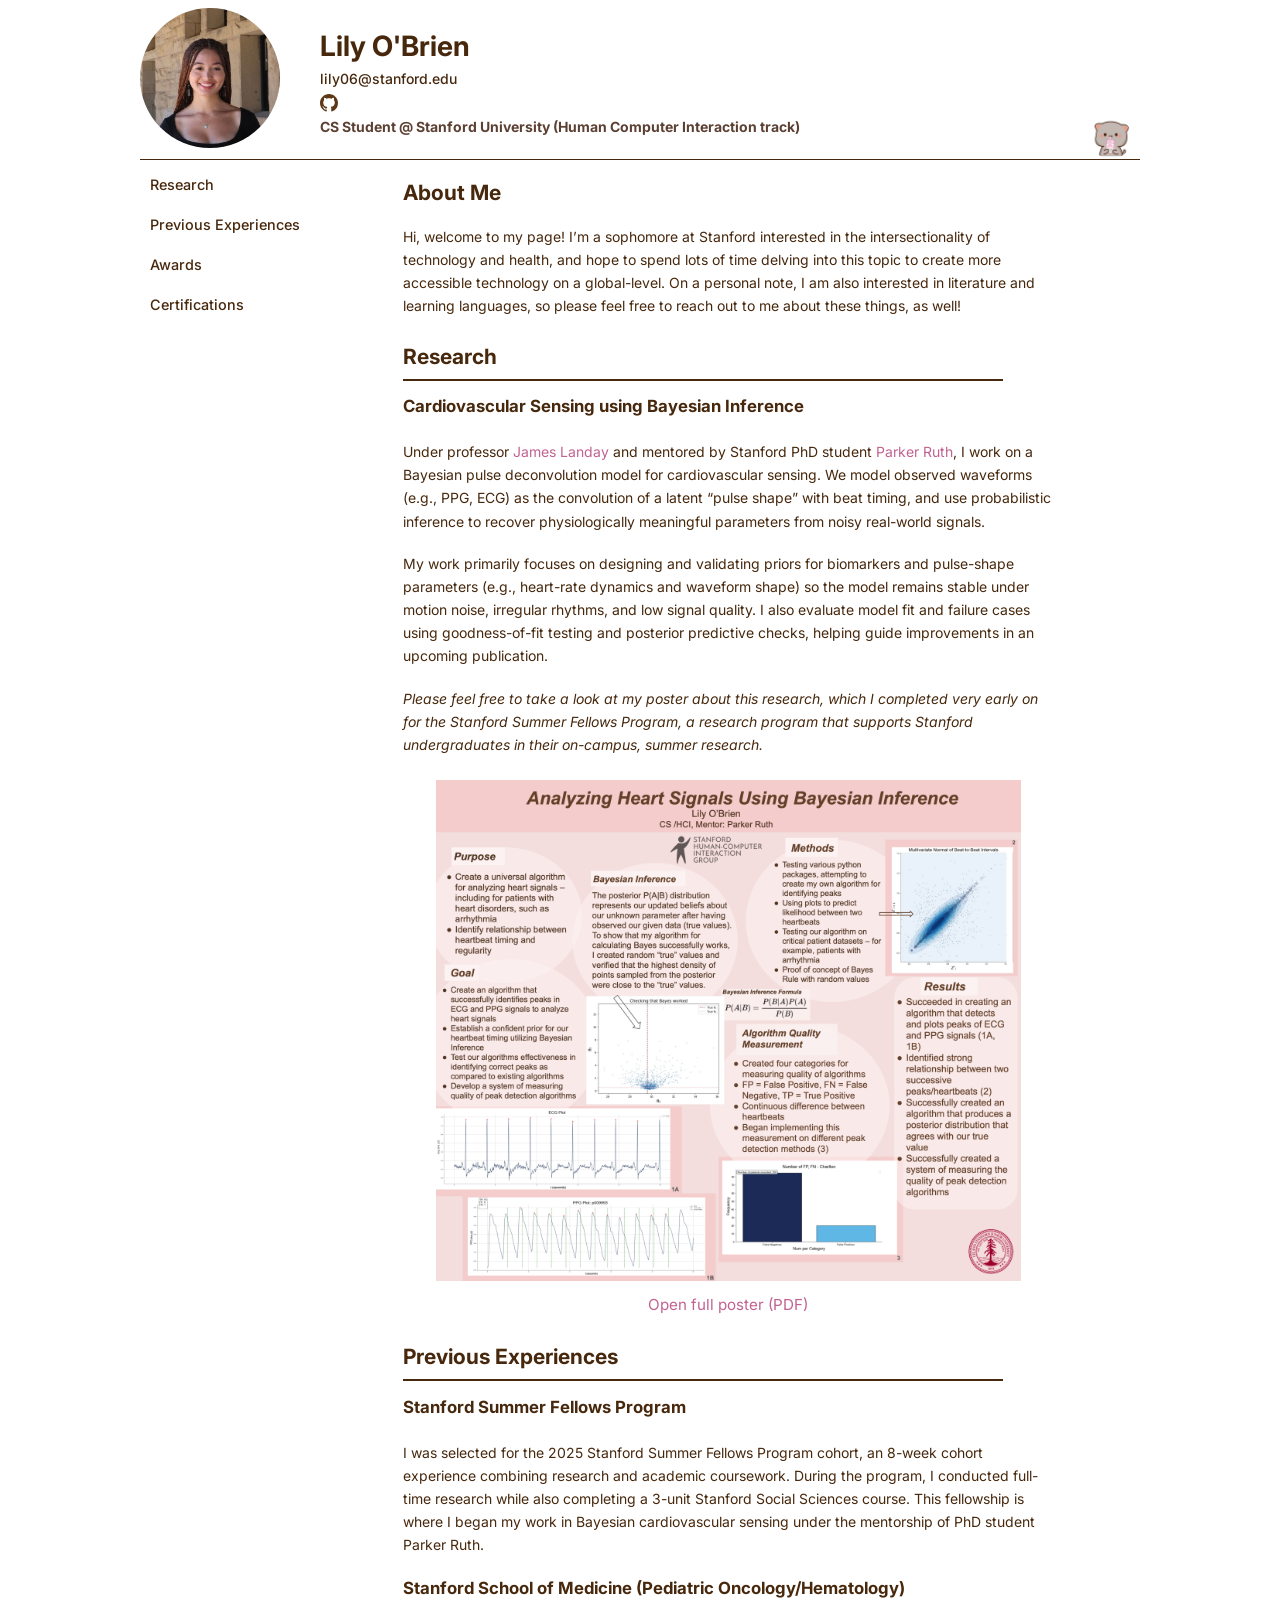
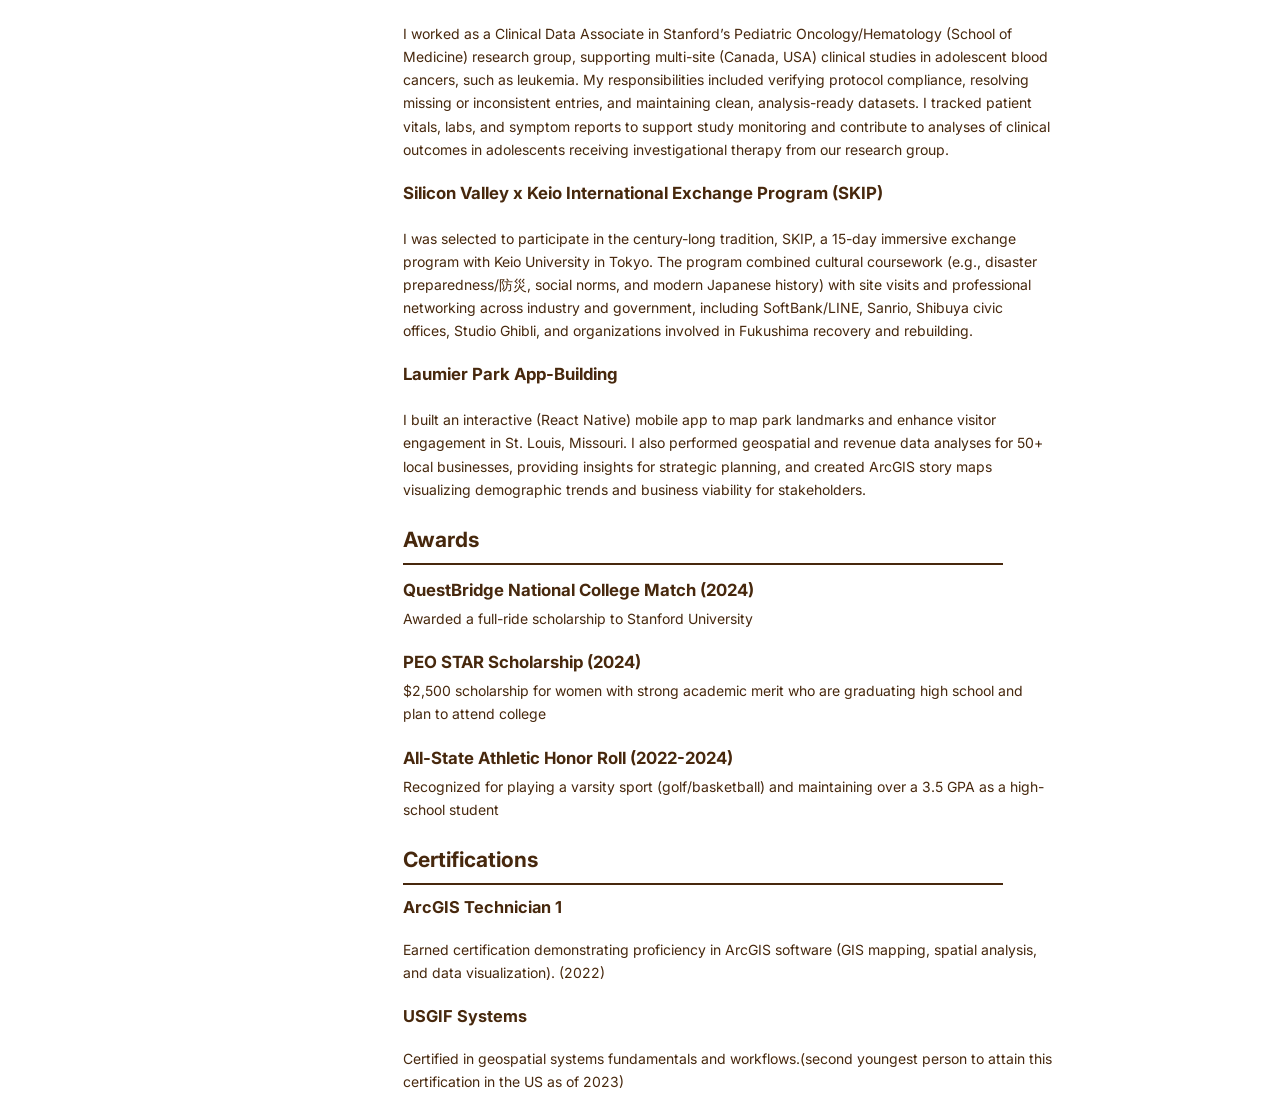
==== docs/index.html @ 1b8e6f10 "Build site BOSP" ====
<!DOCTYPE html>
<head>
	<meta name="generator" content="Hugo 0.152.2">
  <meta charset="UTF-8" />
  <title>Lily O&#39;Brien</title>
  <link rel="stylesheet" href="./style.css">
</head>

<body>
  <main class="container">
    <header class="header">
      <img src="./images/lilyphoto.jpg" class="profile-pic"/>

      <div class="header-text">
        <h1 class="page-title">
            <a href="./" class="page-title">
              Lily O&#39;Brien
            </a>
          </h1>

        <div class="link-row">

            <a href="mailto:lily06@stanford.edu"
               class="email-link">
              lily06@stanford.edu
            </a>
          
            <div class="icon-row">
              
          
              <a href="https://github.com/Lilyssleepyy"
                 target="_blank"
                 aria-label="GitHub"
                 class="icon-link">

                
                <svg width="18" height="18" viewBox="0 0 16 16" fill="currentColor">
                  <path d="M8 0C3.58 0 0 3.58 0 8
                  c0 3.54 2.29 6.53 5.47 7.59
                  .4.07.55-.17.55-.38
                  0-.19-.01-.82-.01-1.49
                  -2.01.37-2.53-.49-2.69-.94
                  -.09-.23-.48-.94-.82-1.13
                  -.28-.15-.68-.52-.01-.53
                  .63-.01 1.08.58 1.23.82
                  .72 1.21 1.87.87 2.33.66
                  .07-.52.28-.87.51-1.07
                  -1.78-.2-3.64-.89-3.64-3.95
                  0-.87.31-1.59.82-2.15
                  -.08-.2-.36-1.02.08-2.12
                  0 0 .67-.21 2.2.82
                  .64-.18 1.32-.27 2-.27
                  .68 0 1.36.09 2 .27
                  1.53-1.04 2.2-.82 2.2-.82
                  .44 1.1.16 1.92.08 2.12
                  .51.56.82 1.27.82 2.15
                  0 3.07-1.87 3.75-3.65 3.95
                  .29.25.54.73.54 1.48
                  0 1.07-.01 1.93-.01 2.2
                  0 .21.15.46.55.38
                  A8.013 8.013 0 0 0 16 8
                  c0-4.42-3.58-8-8-8z"/>
                </svg>
              </a>
            </div>

            <div class="floating-cat">
                <img src="./images/cute-kitty.jpg" alt="cat mascot (hehe)" />
              </div>
          
          </div>  

        <p class="subtitle">
          <b>CS Student @ Stanford University (Human Computer Interaction track)</b>
        </p>
      </div>
    </header>

    

    <div class="layout">
      <aside class="tabs">
        <nav>
          <a href="#research">Research</a>
          
          <a href="#prevexp">Previous Experiences</a>
          <a href="#awards">Awards</a>
          <a href="#certifications">Certifications</a>
        </nav>
      </aside>

      <div class="main">
        <div class="intro">
          <h2 id="aboutme">About Me</h2>
<p>Hi, welcome to my page! I&rsquo;m a sophomore at Stanford interested in the intersectionality of technology and health, and hope to spend lots of time delving into this topic to create more accessible technology on a global-level. On a personal note, I am also interested in literature and learning languages, so please feel free to reach out to me about these things, as well!</p>
<h2 id="research" class="section-title">Research </h2>
<p><span class="subheading"> Cardiovascular Sensing using Bayesian Inference </span></p>
<p>Under professor <a class="links" href="https://www.landay.org/" target="_blank" rel="noopener noreferrer">James Landay</a> and mentored by Stanford PhD student <a class="links" href="https://parkersruth.com/" target="_blank" rel ="noopener noreferrer"> Parker Ruth</a>, I work on a Bayesian pulse deconvolution model for cardiovascular sensing. We model observed waveforms (e.g., PPG, ECG) as the convolution of a latent “pulse shape” with beat timing, and use probabilistic inference to recover physiologically meaningful parameters from noisy real-world signals.</p>
<p>My work primarily focuses on designing and validating priors for biomarkers and pulse-shape parameters (e.g., heart-rate dynamics and waveform shape) so the model remains stable under motion noise, irregular rhythms, and low signal quality. I also evaluate model fit and failure cases using goodness-of-fit testing and posterior predictive checks, helping guide improvements in an upcoming publication.</p>
<p><em>Please feel free to take a look at my poster about this research, which I completed very early on for the Stanford Summer Fellows Program, a research program that supports Stanford undergraduates in their on-campus, summer research.</em></p>
<!-- <img src="./files/ssfp-poster.png"
     alt="Poster: Bayesian Pulse Deconvolution"
     style="width:100%; max-width:900px; height:auto; display:square; margin:1.5rem auto; border-radius:12px;" /> -->
<p><a href="./files/ssfp-poster.pdf" target="_blank" rel="noopener noreferrer"
style="text-decoration:none;">
<img src="./files/ssfp-poster.png"
alt="Poster: Bayesian Pulse Deconvolution"
style="display:block; width:90%; max-width:850px; height:auto; margin:1.5rem auto;
border-radius:0; background:transparent; padding:0; box-shadow:none;" />
</a></p>
<!-- link link -->
<p style="text-align:center; font-size:0.95rem; margin-top:-0.8rem;">
  <a class="links" href="./files/ssfp-poster.pdf" target="_blank" rel="noopener noreferrer">
    Open full poster (PDF)
  </a>
</p>


<!-- 
## What's Next! {#whatsnext .section-title}

Participating in Stanford's Bing Overseas Study Program <a class="links" href="https://kyoto.stanford.edu/" target="_blank" rel="noopener noreferrer"> (BOSP)</a> in Kyoto, Japan for Spring 2026! I will spend three months at Doshisha University, pursuing my computer science degree while also delving into Japanese culture! I am beyond excited for this experience, and my main goals going into this experience are: learning more Japanese, visiting lots of gardens, and working for a Japanese company over the summer!  -->
<h2 id="prevexp" class="section-title">Previous Experiences</h2>
<p><span class ="subheading"> Stanford Summer Fellows Program </span></p>
<p>I was selected for the 2025 Stanford Summer Fellows Program cohort, an 8-week cohort experience combining research and academic coursework. During the program, I conducted full-time research while also completing a 3-unit Stanford Social Sciences course. This fellowship is where I began my work in Bayesian cardiovascular sensing under the mentorship of PhD student Parker Ruth.</p>
<p><span class="subheading"> Stanford School of Medicine (Pediatric Oncology/Hematology)</span></p>
<p>I worked as a Clinical Data Associate in Stanford’s Pediatric Oncology/Hematology (School of Medicine) research group, supporting multi-site (Canada, USA) clinical studies in adolescent blood cancers, such as leukemia. My responsibilities included verifying protocol compliance, resolving missing or inconsistent entries, and maintaining clean, analysis-ready datasets. I tracked patient vitals, labs, and symptom reports to support study monitoring and contribute to analyses of clinical outcomes in adolescents receiving investigational therapy from our research group.</p>
<p><span class="subheading"> Silicon Valley x Keio International Exchange Program (SKIP) </span></p>
<p>I was selected to participate in the century-long tradition, SKIP, a 15-day immersive exchange program with Keio University in Tokyo. The program combined cultural coursework (e.g., disaster preparedness/防災, social norms, and modern Japanese history) with site visits and professional networking across industry and government, including SoftBank/LINE, Sanrio, Shibuya civic offices, Studio Ghibli, and organizations involved in Fukushima recovery and rebuilding.</p>

<p><span class="subheading"> Laumier Park App-Building </span></p>
<p>I built an interactive (React Native) mobile app to map park landmarks and enhance visitor engagement in St. Louis, Missouri. I also performed geospatial and revenue data analyses for 50+ local businesses, providing insights for strategic planning, and created ArcGIS story maps visualizing demographic trends and business viability for stakeholders.</p>
<h2 id="awards" class="section-title">Awards</h2>
<p><span class="subheading"> QuestBridge National College Match (2024) </span>
Awarded a full-ride scholarship to Stanford University</p>
<p><span class="subheading"> PEO STAR Scholarship (2024) </span>
$2,500 scholarship for women with strong academic merit who are graduating high school and plan to attend college</p>
<p><span class="subheading"> All-State Athletic Honor Roll (2022-2024) </span>
Recognized for playing a varsity sport (golf/basketball) and maintaining over a 3.5 GPA as a high-school student</p>
<h2 id="certifications" class="section-title">Certifications</h2>
<h3 id="arcgis-technician-1">ArcGIS Technician 1</h3>
<p>Earned certification demonstrating proficiency in ArcGIS software (GIS mapping, spatial analysis, and data visualization). (2022)</p>
<h3 id="usgif-systems">USGIF Systems</h3>
<p>Certified in geospatial systems fundamentals and workflows.(second youngest person to attain this certification in the US as of 2023)</p>

        </div>

        <section class="content">
          
        </section>
      </div>
    </div>
  </main>
</body>
</html>
---- docs/style.css ----
@import url('https://fonts.googleapis.com/css2?family=Playfair+Display:wght@400;500;600&family=Inter:wght@300;400;500;600&display=swap');
body {
    font-family: 'Inter', system-ui, -apple-system, sans-serif;
    font-size: 14px;
    line-height: 1.65;
    color: #47280d;
    font-weight: 400;
    margin-bottom: 0.2rem;

}
html {
    scroll-padding-top: 180px;
  }
img {
    width: 140px;
    height: 140px;
    object-fit: cover;
    border-radius: 65%;
    margin-bottom: 0.5rem;
}
.container{
    max-width: 1000px;
    margin: 0 auto;       
    padding: 0 3rem;
}

.content {
    max-width: 600px;
  }
.subtitle{
    line-height: 0.2;
    color: #5C4033;

}

strong { /* boldness */
    font-weight: 580;
}
  
.page-title {
    color: #47280d;
    line-height: .8;
}

p { /*paragraph */ 
    max-width: 75ch;
    margin-bottom: 1.2rem;
}

.header {
    display: flex;
    align-items: center;
    top: 0;
    gap: 2.5rem;
    margin-bottom: 0.5rem;
    padding-bottom: 0.2rem;
    border-bottom: 1px solid #47280d;
    position: sticky;
    background:white;
    z-index: 100;
  }

.intro {
    max-width: 650px;
    margin: 0.01rem auto 0.2rem auto;
}

h2 {
    margin-top: 0.2rem;
    margin-bottom: 0.83rem;
  }

.section-title {
    position: relative;
    padding-top: 0.2rem;
    margin-top: 1rem;
    font-weight: 700;
}

.section-title::after { /* lines underneath section */
    content: "";
    position: absolute;
    margin-top: 0.3rem;
    left: 0;
    width: 600px;
    height: 2px;
    display: block;
    background-color: #47280d;
}

.tabs {
    position: sticky;
    top: 160px;
    font-size: 0.9rem;
    align-self: start;   
  }
  :target {
    scroll-margin-top: 20px;
  }
.tabs nav {
    display: flex;
    flex-direction: column;
    gap: 1rem;
}

.tabs a {
    text-decoration: none;
    color: #47280d;
    font-weight: 500;
    padding-left: 0.5rem;
    border-left: 2px solid transparent;
  }

.tabs a:hover {
    color: #47280d;
    border-left-color: #c26290;
}
.layout {
    display: grid;
    grid-template-columns: 160px 1fr;
    gap: 1rem;
    margin-top: 0.8rem;
}

.poster-button {
    display: inline-block;
    margin-top: 0.1rem;
    margin-bottom: 0.7rem;
  
    padding: 0.3rem 0.7rem;  
    font-size: 0.75rem;    
    font-weight: 600;
  
    color: #f4d6df;
    background-color: #47280d;
    border-radius: 10px;      
  
    text-decoration: none;
    
  }

.poster-button:hover {
    background-color: #47280d;
    color: #f4d6df;
    text-decoration: underline;

}

.subheading {
    display: block;
    font-weight: 700;
    font-size: 1.05rem;
    margin-top: 1.2rem;   
    margin-bottom: 0.15rem; 
  }

.icon-link {
    text-decoration: none !important;
    display: inline-flex;
    align-items: center;
    vertical-align: middle;
    color: #5d3817;           
    display: inline-flex;
    align-items: center;
  }

  .icon-link:hover {
    color: #c26290; 
    text-decoration:wavy;
  }

  .link-row {
    display: flex;
    flex-direction: column;
    gap: 0.35rem;
    line-height: 0.4;
    color: #5C4033;

  }

  .email-link {
    font-weight: 500;
    margin-bottom: .4rem;
    color: #47280d;    
    text-decoration: none; 
  }

  .email-link:hover {
    color: #c26290;        
    text-decoration: none;
  }

  .icon-row {
    display: flex;
    align-items: center;
    gap: 0.5rem;
  }
  
  .links {
    text-decoration: none;
    color:#c26290
  }

  .links:hover {
    color:dimgray;
    text-decoration: underline;
  }

  #awards p {
    margin-top: 0.2rem;
    margin-bottom: 0.9rem;
  }

.floating-cat {
    position: absolute;
    top: 109.2px;    
    right: 8px;    
    z-index: 200; 
}

.floating-cat img {
    width: 42px;      
    height: auto;
  }

  .floating-cat:hover {
    transform: rotate(-6deg) translateY(-10px); /* wiggle wiggle */
  }
  .page-title {
    color:#47280d;
    text-decoration: none;
  }

  .page-title:hover{
    color:#c26290;
    text-decoration: none;
  }
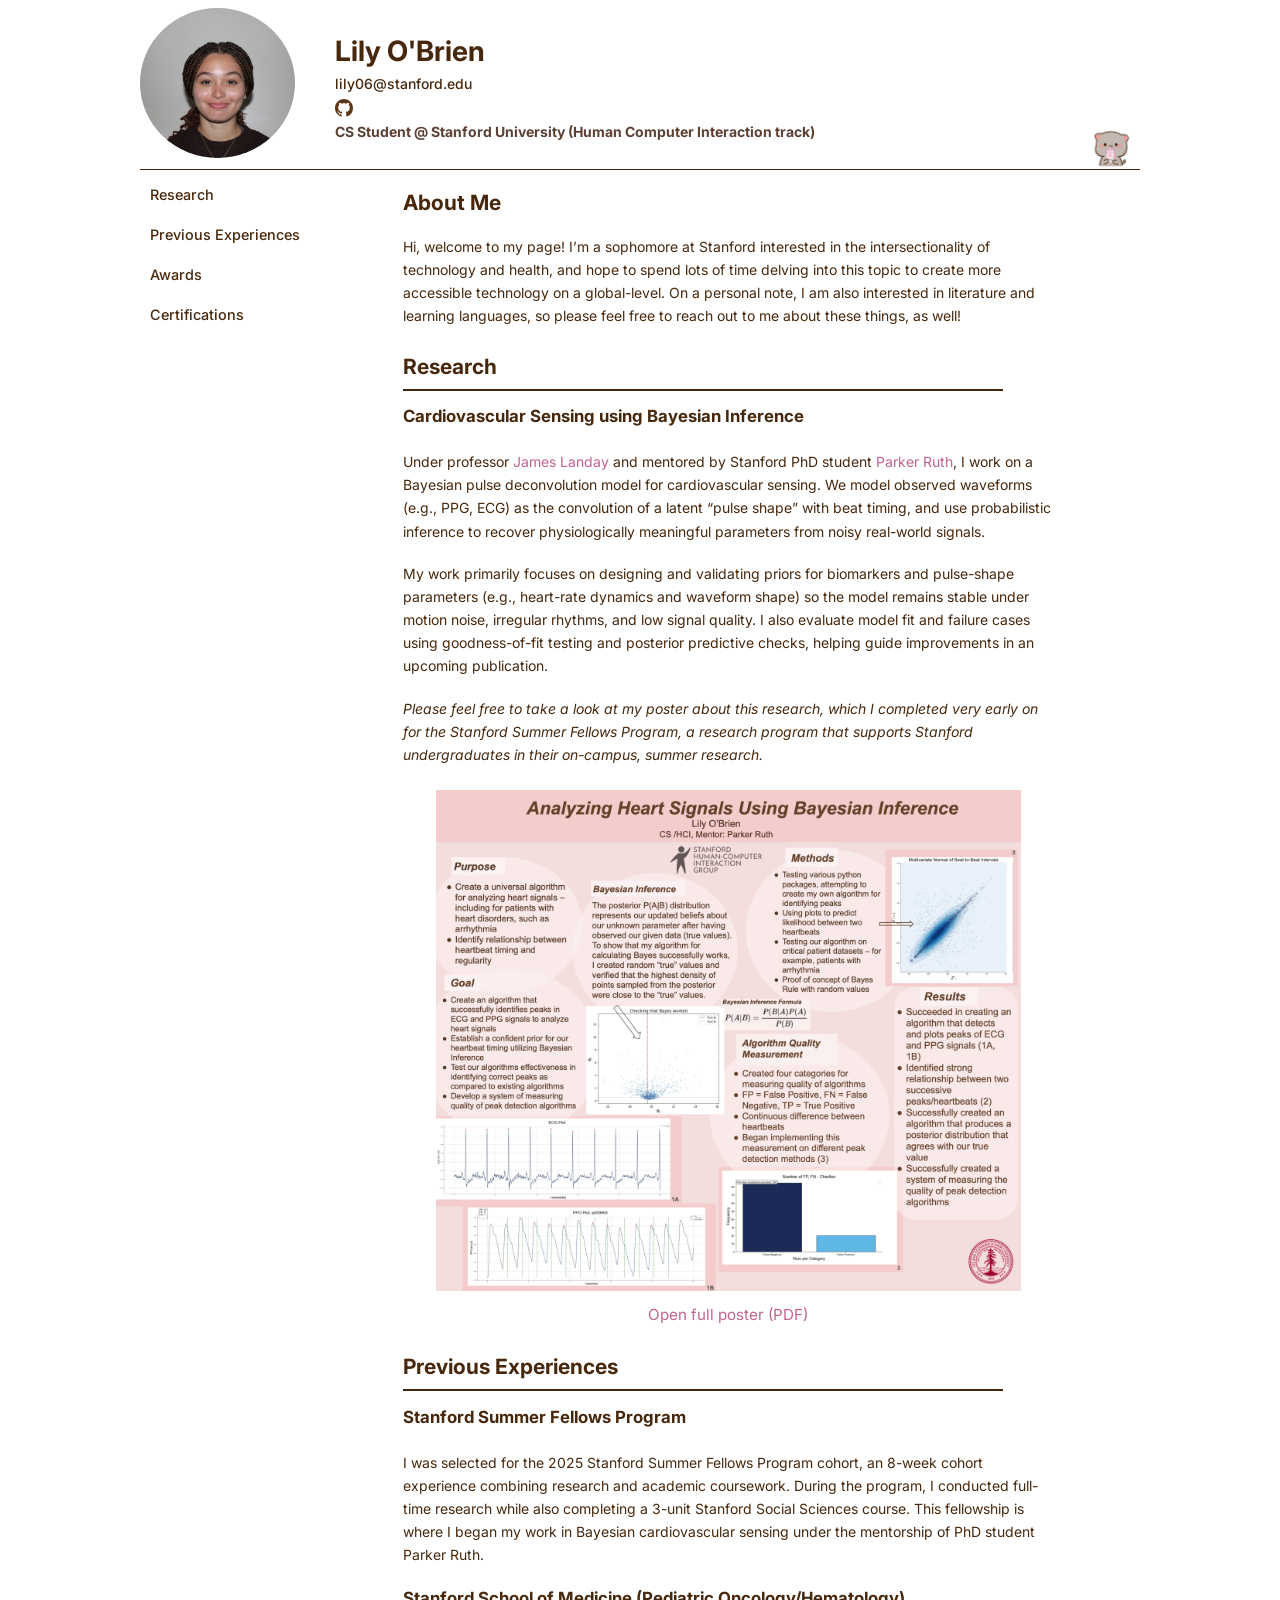
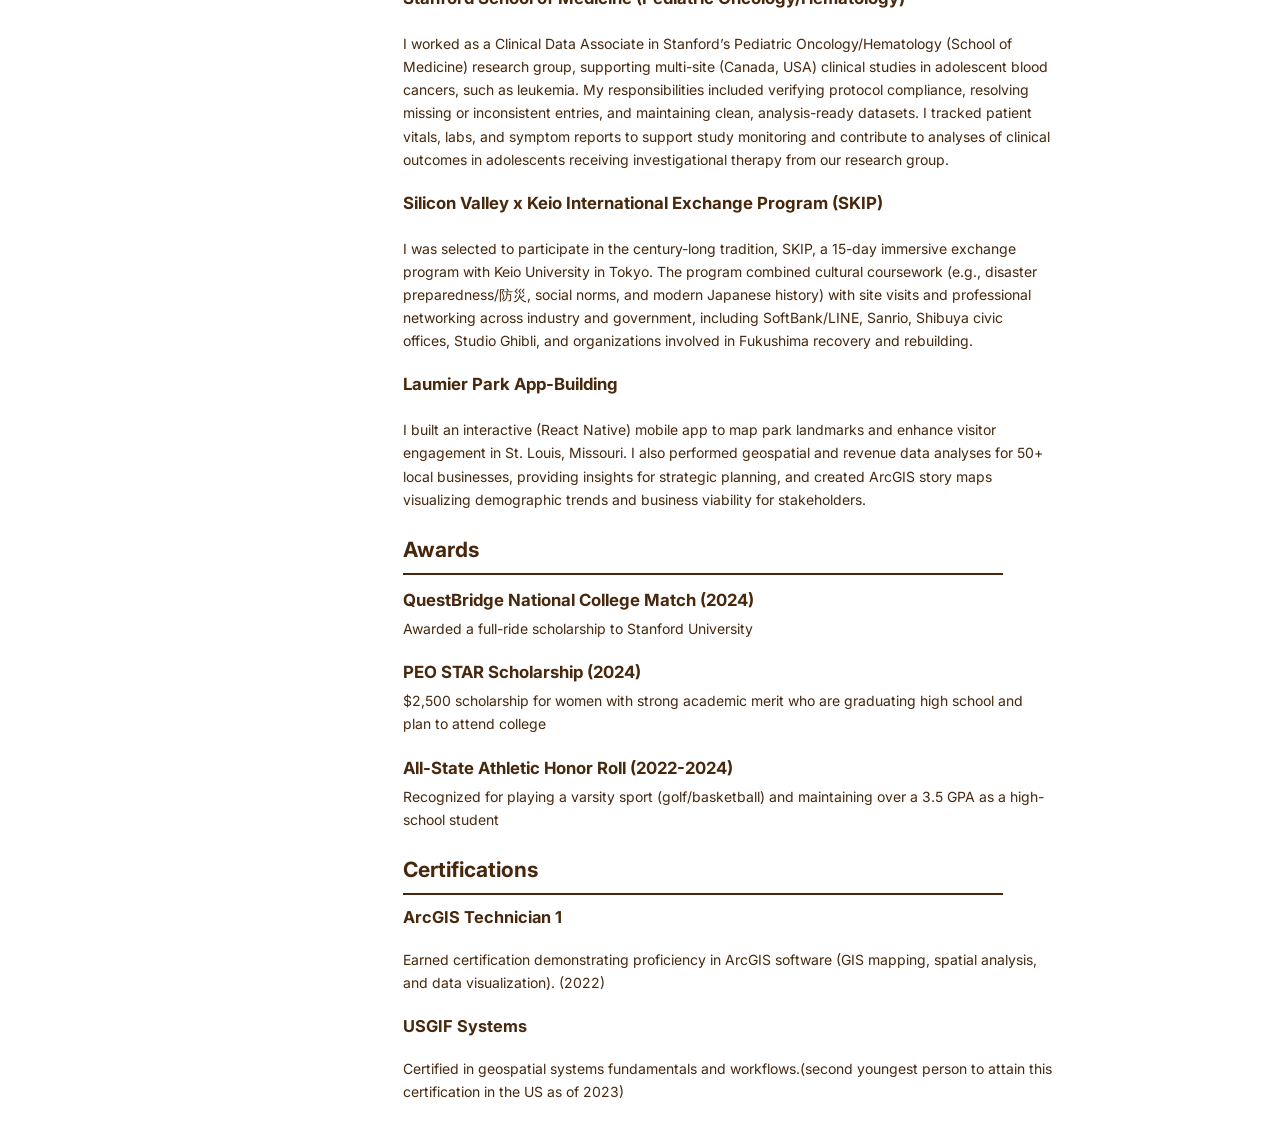
==== commit a9770d51: "Rebuild site" ====
--- a/docs/index.html
+++ b/docs/index.html
@@ -9,7 +9,7 @@
 <body>
   <main class="container">
     <header class="header">
-      <img src="./images/lilyphoto.jpg" class="profile-pic"/>
+      <img src="./images/obrienlily.jpeg" class="profile-pic"/>
 
       <div class="header-text">
         <h1 class="page-title">
--- a/docs/style.css
+++ b/docs/style.css
@@ -7,6 +7,12 @@
     font-weight: 400;
     margin-bottom: 0.2rem;
 
+}
+.profile-pic {
+  width: 155px;
+  height: 150px;
+  object-fit: cover;
+  object-position: center;
 }
 html {
     scroll-padding-top: 180px;
@@ -213,7 +219,7 @@
 
 .floating-cat {
     position: absolute;
-    top: 109.2px;    
+    top: 119.2px;    
     right: 8px;    
     z-index: 200; 
 }
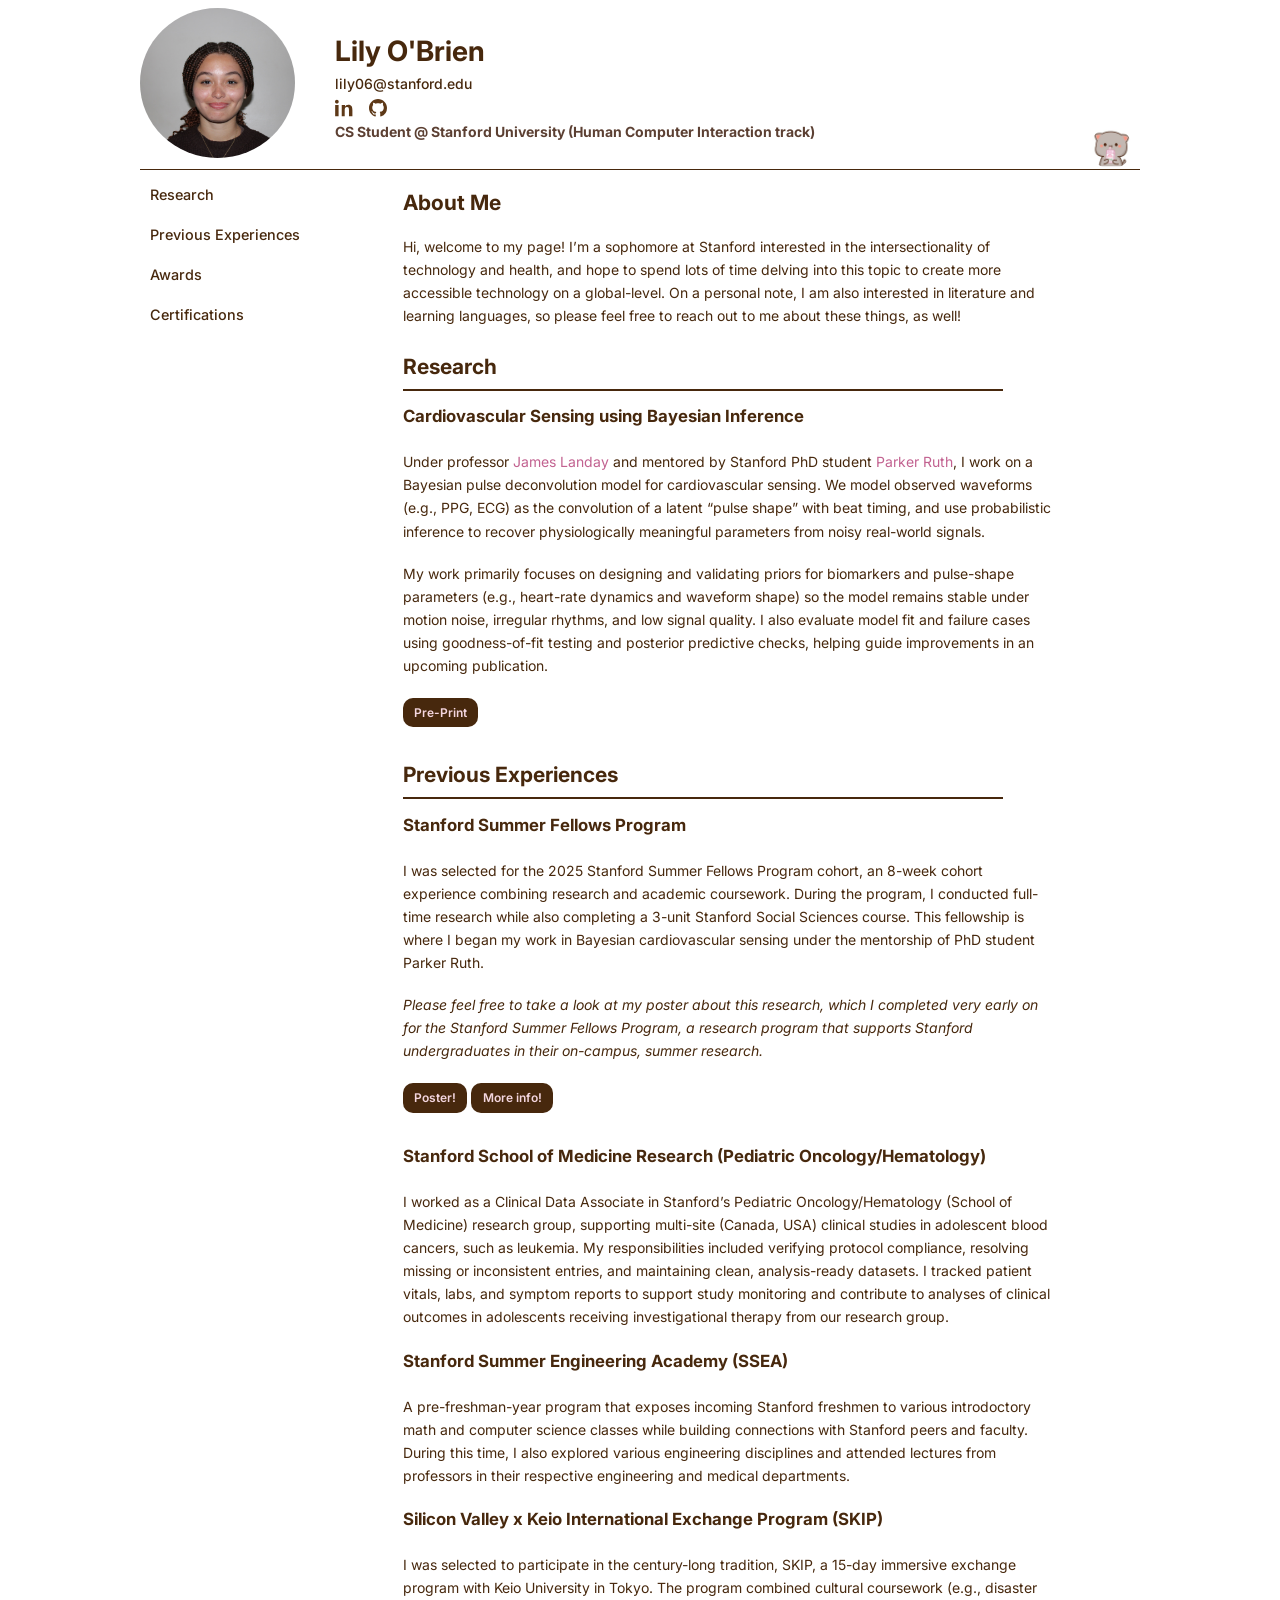
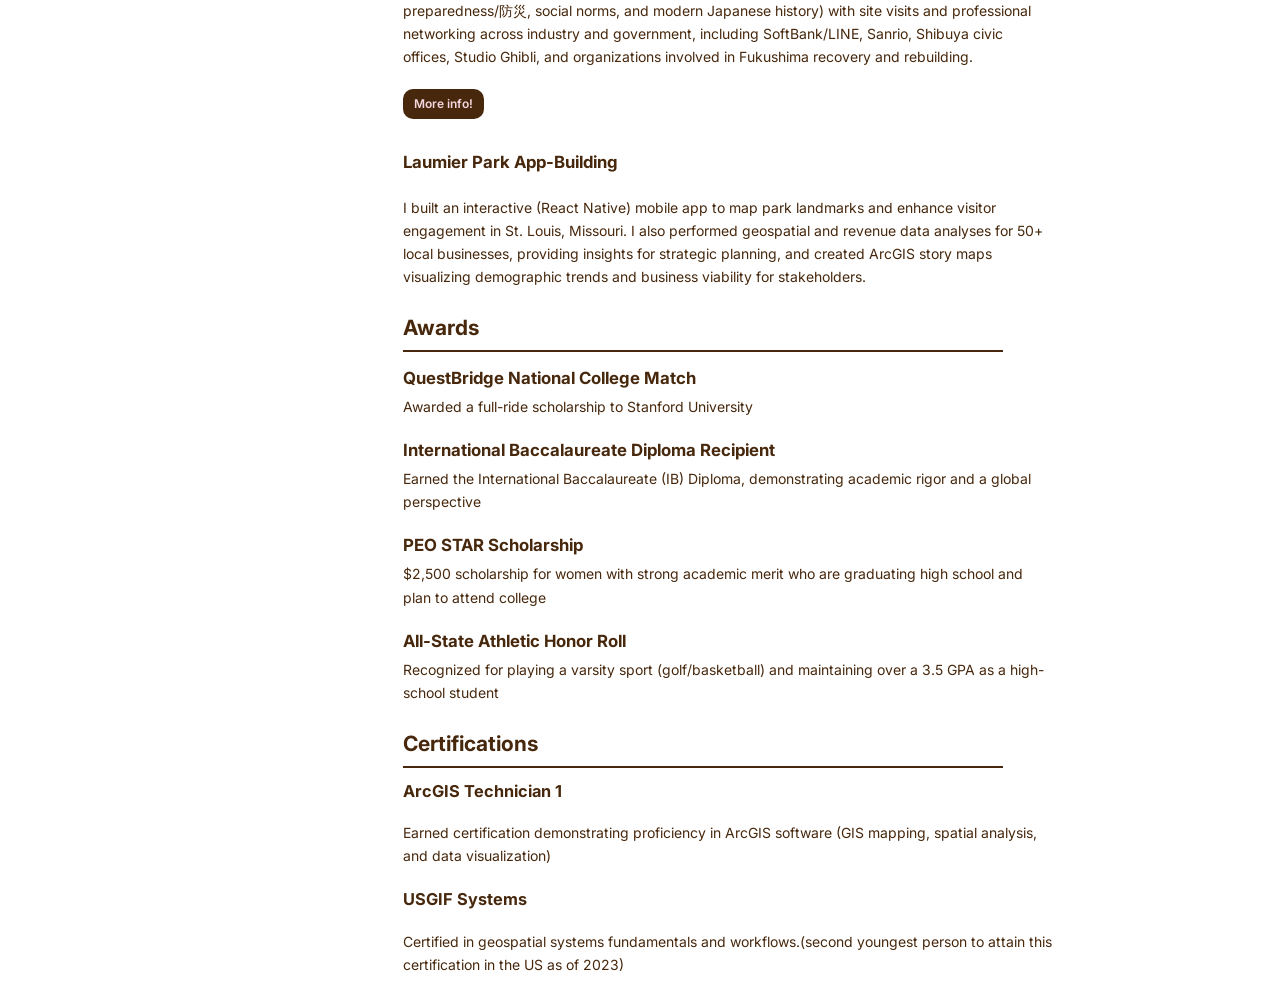
==== commit b46b5ed4: "deployment pipeline fix" ====
--- a/docs/index.html
+++ b/docs/index.html
@@ -26,7 +26,22 @@
             </a>
           
             <div class="icon-row">
-              
+              <a href="https://www.linkedin.com/in/lily-obrien123"
+                 target="_blank"
+                 aria-label="LinkedIn"
+                 class="icon-link">
+
+                
+                <svg width="18" height="18" viewBox="0 0 24 24" fill="currentColor">
+                  <path d="M4.98 3.5c0 1.38-1.11 2.5-2.48 2.5S0 4.88 0 3.5
+                  1.11 1 2.5 1s2.48 1.12 2.48 2.5zM.22 8h4.56v15H.22V8zM8.98
+                  8h4.37v2.05h.06c.61-1.16 2.1-2.38 4.32-2.38
+                  4.62 0 5.47 3.04 5.47 6.99V23h-4.56v-7.99
+                  c0-1.9-.03-4.35-2.65-4.35-2.65 0-3.05 2.07-3.05
+                  4.21V23H8.98V8z"/>
+                </svg>
+                </a>
+                <span>  </span>
           
               <a href="https://github.com/Lilyssleepyy"
                  target="_blank"
@@ -97,25 +112,14 @@
 <p><span class="subheading"> Cardiovascular Sensing using Bayesian Inference </span></p>
 <p>Under professor <a class="links" href="https://www.landay.org/" target="_blank" rel="noopener noreferrer">James Landay</a> and mentored by Stanford PhD student <a class="links" href="https://parkersruth.com/" target="_blank" rel ="noopener noreferrer"> Parker Ruth</a>, I work on a Bayesian pulse deconvolution model for cardiovascular sensing. We model observed waveforms (e.g., PPG, ECG) as the convolution of a latent “pulse shape” with beat timing, and use probabilistic inference to recover physiologically meaningful parameters from noisy real-world signals.</p>
 <p>My work primarily focuses on designing and validating priors for biomarkers and pulse-shape parameters (e.g., heart-rate dynamics and waveform shape) so the model remains stable under motion noise, irregular rhythms, and low signal quality. I also evaluate model fit and failure cases using goodness-of-fit testing and posterior predictive checks, helping guide improvements in an upcoming publication.</p>
-<p><em>Please feel free to take a look at my poster about this research, which I completed very early on for the Stanford Summer Fellows Program, a research program that supports Stanford undergraduates in their on-campus, summer research.</em></p>
-<!-- <img src="./files/ssfp-poster.png"
-     alt="Poster: Bayesian Pulse Deconvolution"
-     style="width:100%; max-width:900px; height:auto; display:square; margin:1.5rem auto; border-radius:12px;" /> -->
-<p><a href="./files/ssfp-poster.pdf" target="_blank" rel="noopener noreferrer"
-style="text-decoration:none;">
-<img src="./files/ssfp-poster.png"
-alt="Poster: Bayesian Pulse Deconvolution"
-style="display:block; width:90%; max-width:850px; height:auto; margin:1.5rem auto;
-border-radius:0; background:transparent; padding:0; box-shadow:none;" />
-</a></p>
-<!-- link link -->
-<p style="text-align:center; font-size:0.95rem; margin-top:-0.8rem;">
-  <a class="links" href="./files/ssfp-poster.pdf" target="_blank" rel="noopener noreferrer">
-    Open full poster (PDF)
-  </a>
-</p>
+<a href="https://www.biorxiv.org/content/10.64898/2026.02.09.699383v1"
+   class="poster-button"
+   target="_blank"
+   rel="noopener noreferrer">
+  
+Pre-Print
 
-
+</a>
 <!-- 
 ## What's Next! {#whatsnext .section-title}
 
@@ -123,23 +127,51 @@
 <h2 id="prevexp" class="section-title">Previous Experiences</h2>
 <p><span class ="subheading"> Stanford Summer Fellows Program </span></p>
 <p>I was selected for the 2025 Stanford Summer Fellows Program cohort, an 8-week cohort experience combining research and academic coursework. During the program, I conducted full-time research while also completing a 3-unit Stanford Social Sciences course. This fellowship is where I began my work in Bayesian cardiovascular sensing under the mentorship of PhD student Parker Ruth.</p>
-<p><span class="subheading"> Stanford School of Medicine (Pediatric Oncology/Hematology)</span></p>
+<p><em>Please feel free to take a look at my poster about this research, which I completed very early on for the Stanford Summer Fellows Program, a research program that supports Stanford undergraduates in their on-campus, summer research.</em></p>
+<a href="./files/ssfp-poster.pdf"
+   class="poster-button"
+   target="_blank"
+   rel="noopener noreferrer">
+  
+Poster!
+
+</a>
+<a href="https://www.linkedin.com/feed/update/urn:li:activity:7363690241955655681/"
+   class="poster-button"
+   target="_blank"
+   rel="noopener noreferrer">
+  
+More info!
+
+</a>
+<p><span class="subheading"> Stanford School of Medicine Research (Pediatric Oncology/Hematology)</span></p>
 <p>I worked as a Clinical Data Associate in Stanford’s Pediatric Oncology/Hematology (School of Medicine) research group, supporting multi-site (Canada, USA) clinical studies in adolescent blood cancers, such as leukemia. My responsibilities included verifying protocol compliance, resolving missing or inconsistent entries, and maintaining clean, analysis-ready datasets. I tracked patient vitals, labs, and symptom reports to support study monitoring and contribute to analyses of clinical outcomes in adolescents receiving investigational therapy from our research group.</p>
+<p><span class="subheading"> Stanford Summer Engineering Academy (SSEA) </span></p>
+<p>A pre-freshman-year program that exposes incoming Stanford freshmen to various introdoctory math and computer science classes while building connections with Stanford peers and faculty. During this time, I also explored various engineering disciplines and attended lectures from professors in their respective engineering and medical departments.</p>
 <p><span class="subheading"> Silicon Valley x Keio International Exchange Program (SKIP) </span></p>
 <p>I was selected to participate in the century-long tradition, SKIP, a 15-day immersive exchange program with Keio University in Tokyo. The program combined cultural coursework (e.g., disaster preparedness/防災, social norms, and modern Japanese history) with site visits and professional networking across industry and government, including SoftBank/LINE, Sanrio, Shibuya civic offices, Studio Ghibli, and organizations involved in Fukushima recovery and rebuilding.</p>
+<a href="https://www.linkedin.com/feed/update/urn:li:activity:7407479979736797185/"
+   class="poster-button"
+   target="_blank"
+   rel="noopener noreferrer">
+  
+More info!
 
+</a>
 <p><span class="subheading"> Laumier Park App-Building </span></p>
 <p>I built an interactive (React Native) mobile app to map park landmarks and enhance visitor engagement in St. Louis, Missouri. I also performed geospatial and revenue data analyses for 50+ local businesses, providing insights for strategic planning, and created ArcGIS story maps visualizing demographic trends and business viability for stakeholders.</p>
 <h2 id="awards" class="section-title">Awards</h2>
-<p><span class="subheading"> QuestBridge National College Match (2024) </span>
+<p><span class="subheading"> QuestBridge National College Match </span>
 Awarded a full-ride scholarship to Stanford University</p>
-<p><span class="subheading"> PEO STAR Scholarship (2024) </span>
+<p><span class = "subheading"> International Baccalaureate Diploma Recipient </span>
+Earned the International Baccalaureate (IB) Diploma, demonstrating academic rigor and a global perspective</p>
+<p><span class="subheading"> PEO STAR Scholarship  </span>
 $2,500 scholarship for women with strong academic merit who are graduating high school and plan to attend college</p>
-<p><span class="subheading"> All-State Athletic Honor Roll (2022-2024) </span>
+<p><span class="subheading"> All-State Athletic Honor Roll  </span>
 Recognized for playing a varsity sport (golf/basketball) and maintaining over a 3.5 GPA as a high-school student</p>
 <h2 id="certifications" class="section-title">Certifications</h2>
 <h3 id="arcgis-technician-1">ArcGIS Technician 1</h3>
-<p>Earned certification demonstrating proficiency in ArcGIS software (GIS mapping, spatial analysis, and data visualization). (2022)</p>
+<p>Earned certification demonstrating proficiency in ArcGIS software (GIS mapping, spatial analysis, and data visualization)</p>
 <h3 id="usgif-systems">USGIF Systems</h3>
 <p>Certified in geospatial systems fundamentals and workflows.(second youngest person to attain this certification in the US as of 2023)</p>
 
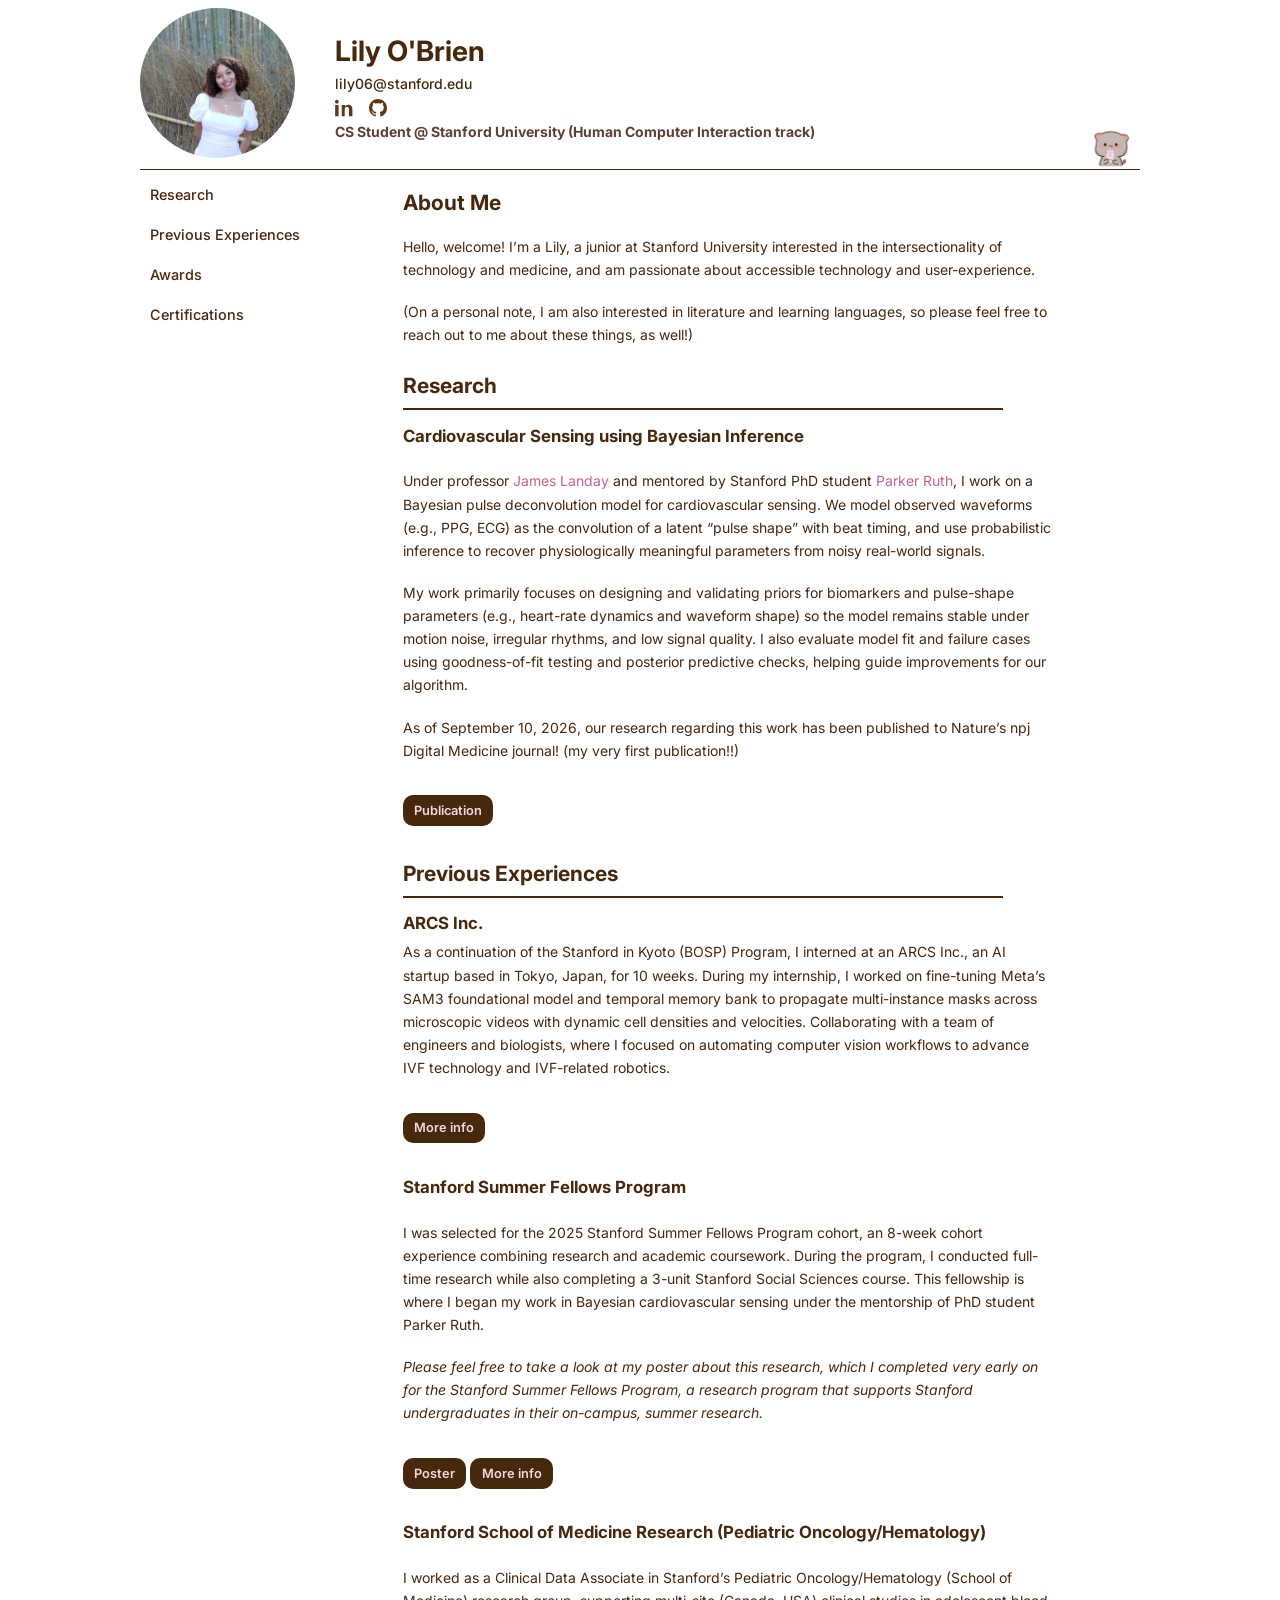
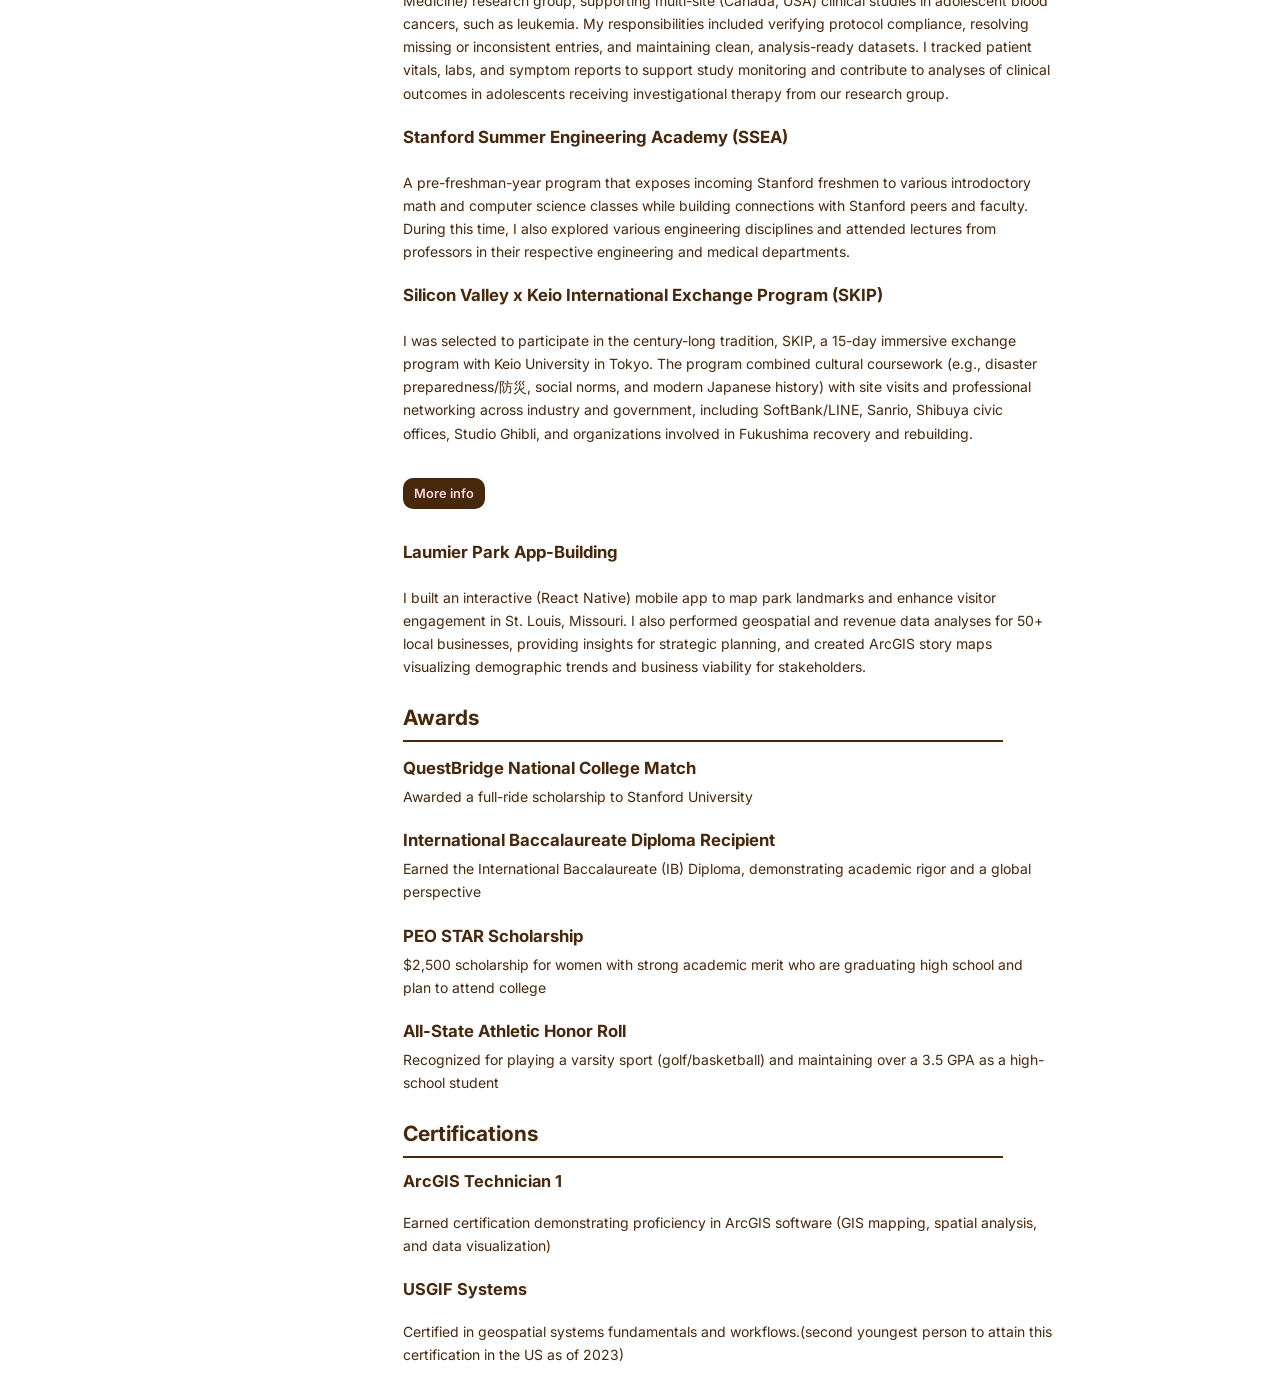
==== commit 622315a0: "updated reflecting previous summer" ====
--- a/docs/index.html
+++ b/docs/index.html
@@ -1,6 +1,6 @@
 <!DOCTYPE html>
 <head>
-	<meta name="generator" content="Hugo 0.152.2">
+	<meta name="generator" content="Hugo 0.152.2"><script src="/lilyobrien/livereload.js?mindelay=10&amp;v=2&amp;port=1313&amp;path=lilyobrien/livereload" data-no-instant defer></script>
   <meta charset="UTF-8" />
   <title>Lily O&#39;Brien</title>
   <link rel="stylesheet" href="./style.css">
@@ -9,7 +9,7 @@
 <body>
   <main class="container">
     <header class="header">
-      <img src="./images/obrienlily.jpeg" class="profile-pic"/>
+      <img src="./images/obrienlily26.jpeg" class="profile-pic"/> 
 
       <div class="header-text">
         <h1 class="page-title">
@@ -107,17 +107,19 @@
       <div class="main">
         <div class="intro">
           <h2 id="aboutme">About Me</h2>
-<p>Hi, welcome to my page! I&rsquo;m a sophomore at Stanford interested in the intersectionality of technology and health, and hope to spend lots of time delving into this topic to create more accessible technology on a global-level. On a personal note, I am also interested in literature and learning languages, so please feel free to reach out to me about these things, as well!</p>
+<p>Hello, welcome! I&rsquo;m a Lily, a junior at Stanford University interested in the intersectionality of technology and medicine, and am passionate about accessible technology and user-experience.</p>
+<p>(On a personal note, I am also interested in literature and learning languages, so please feel free to reach out to me about these things, as well!)</p>
 <h2 id="research" class="section-title">Research </h2>
 <p><span class="subheading"> Cardiovascular Sensing using Bayesian Inference </span></p>
 <p>Under professor <a class="links" href="https://www.landay.org/" target="_blank" rel="noopener noreferrer">James Landay</a> and mentored by Stanford PhD student <a class="links" href="https://parkersruth.com/" target="_blank" rel ="noopener noreferrer"> Parker Ruth</a>, I work on a Bayesian pulse deconvolution model for cardiovascular sensing. We model observed waveforms (e.g., PPG, ECG) as the convolution of a latent “pulse shape” with beat timing, and use probabilistic inference to recover physiologically meaningful parameters from noisy real-world signals.</p>
-<p>My work primarily focuses on designing and validating priors for biomarkers and pulse-shape parameters (e.g., heart-rate dynamics and waveform shape) so the model remains stable under motion noise, irregular rhythms, and low signal quality. I also evaluate model fit and failure cases using goodness-of-fit testing and posterior predictive checks, helping guide improvements in an upcoming publication.</p>
-<a href="https://www.biorxiv.org/content/10.64898/2026.02.09.699383v1"
+<p>My work primarily focuses on designing and validating priors for biomarkers and pulse-shape parameters (e.g., heart-rate dynamics and waveform shape) so the model remains stable under motion noise, irregular rhythms, and low signal quality. I also evaluate model fit and failure cases using goodness-of-fit testing and posterior predictive checks, helping guide improvements for our algorithm.</p>
+<p>As of September 10, 2026, our research regarding this work has been published to Nature&rsquo;s npj Digital Medicine journal! (my very first publication!!)</p>
+<a href="https://doi.org/10.1038/s41746-026-03213-0"
    class="poster-button"
    target="_blank"
    rel="noopener noreferrer">
   
-Pre-Print
+Publication
 
 </a>
 <!-- 
@@ -125,6 +127,16 @@
 
 Participating in Stanford's Bing Overseas Study Program <a class="links" href="https://kyoto.stanford.edu/" target="_blank" rel="noopener noreferrer"> (BOSP)</a> in Kyoto, Japan for Spring 2026! I will spend three months at Doshisha University, pursuing my computer science degree while also delving into Japanese culture! I am beyond excited for this experience, and my main goals going into this experience are: learning more Japanese, visiting lots of gardens, and working for a Japanese company over the summer!  -->
 <h2 id="prevexp" class="section-title">Previous Experiences</h2>
+<p><span class = "subheading"> ARCS Inc. </span>
+As a continuation of the Stanford in Kyoto (BOSP) Program, I interned at an ARCS Inc., an AI startup based in Tokyo, Japan, for 10 weeks. During my internship, I worked on fine-tuning Meta&rsquo;s SAM3 foundational model and temporal memory bank to propagate multi-instance masks across microscopic videos with dynamic cell densities and velocities. Collaborating with a team of engineers and biologists, where I focused on automating computer vision workflows to advance IVF technology and IVF-related robotics.</p>
+<a href="https://www.linkedin.com/feed/update/urn:li:activity:7500604003647574016/"
+   class="poster-button"
+   target="_blank"
+   rel="noopener noreferrer">
+  
+More info
+
+</a>
 <p><span class ="subheading"> Stanford Summer Fellows Program </span></p>
 <p>I was selected for the 2025 Stanford Summer Fellows Program cohort, an 8-week cohort experience combining research and academic coursework. During the program, I conducted full-time research while also completing a 3-unit Stanford Social Sciences course. This fellowship is where I began my work in Bayesian cardiovascular sensing under the mentorship of PhD student Parker Ruth.</p>
 <p><em>Please feel free to take a look at my poster about this research, which I completed very early on for the Stanford Summer Fellows Program, a research program that supports Stanford undergraduates in their on-campus, summer research.</em></p>
@@ -133,7 +145,7 @@
    target="_blank"
    rel="noopener noreferrer">
   
-Poster!
+Poster
 
 </a>
 <a href="https://www.linkedin.com/feed/update/urn:li:activity:7363690241955655681/"
@@ -141,7 +153,7 @@
    target="_blank"
    rel="noopener noreferrer">
   
-More info!
+More info
 
 </a>
 <p><span class="subheading"> Stanford School of Medicine Research (Pediatric Oncology/Hematology)</span></p>
@@ -155,7 +167,7 @@
    target="_blank"
    rel="noopener noreferrer">
   
-More info!
+More info
 
 </a>
 <p><span class="subheading"> Laumier Park App-Building </span></p>
--- a/docs/style.css
+++ b/docs/style.css
@@ -12,7 +12,7 @@
   width: 155px;
   height: 150px;
   object-fit: cover;
-  object-position: center;
+  object-position: bottom;
 }
 html {
     scroll-padding-top: 180px;
@@ -130,11 +130,11 @@
 
 .poster-button {
     display: inline-block;
-    margin-top: 0.1rem;
+    margin-top: 0.9rem;
     margin-bottom: 0.7rem;
   
     padding: 0.3rem 0.7rem;  
-    font-size: 0.75rem;    
+    font-size: .8rem;    
     font-weight: 600;
   
     color: #f4d6df;
